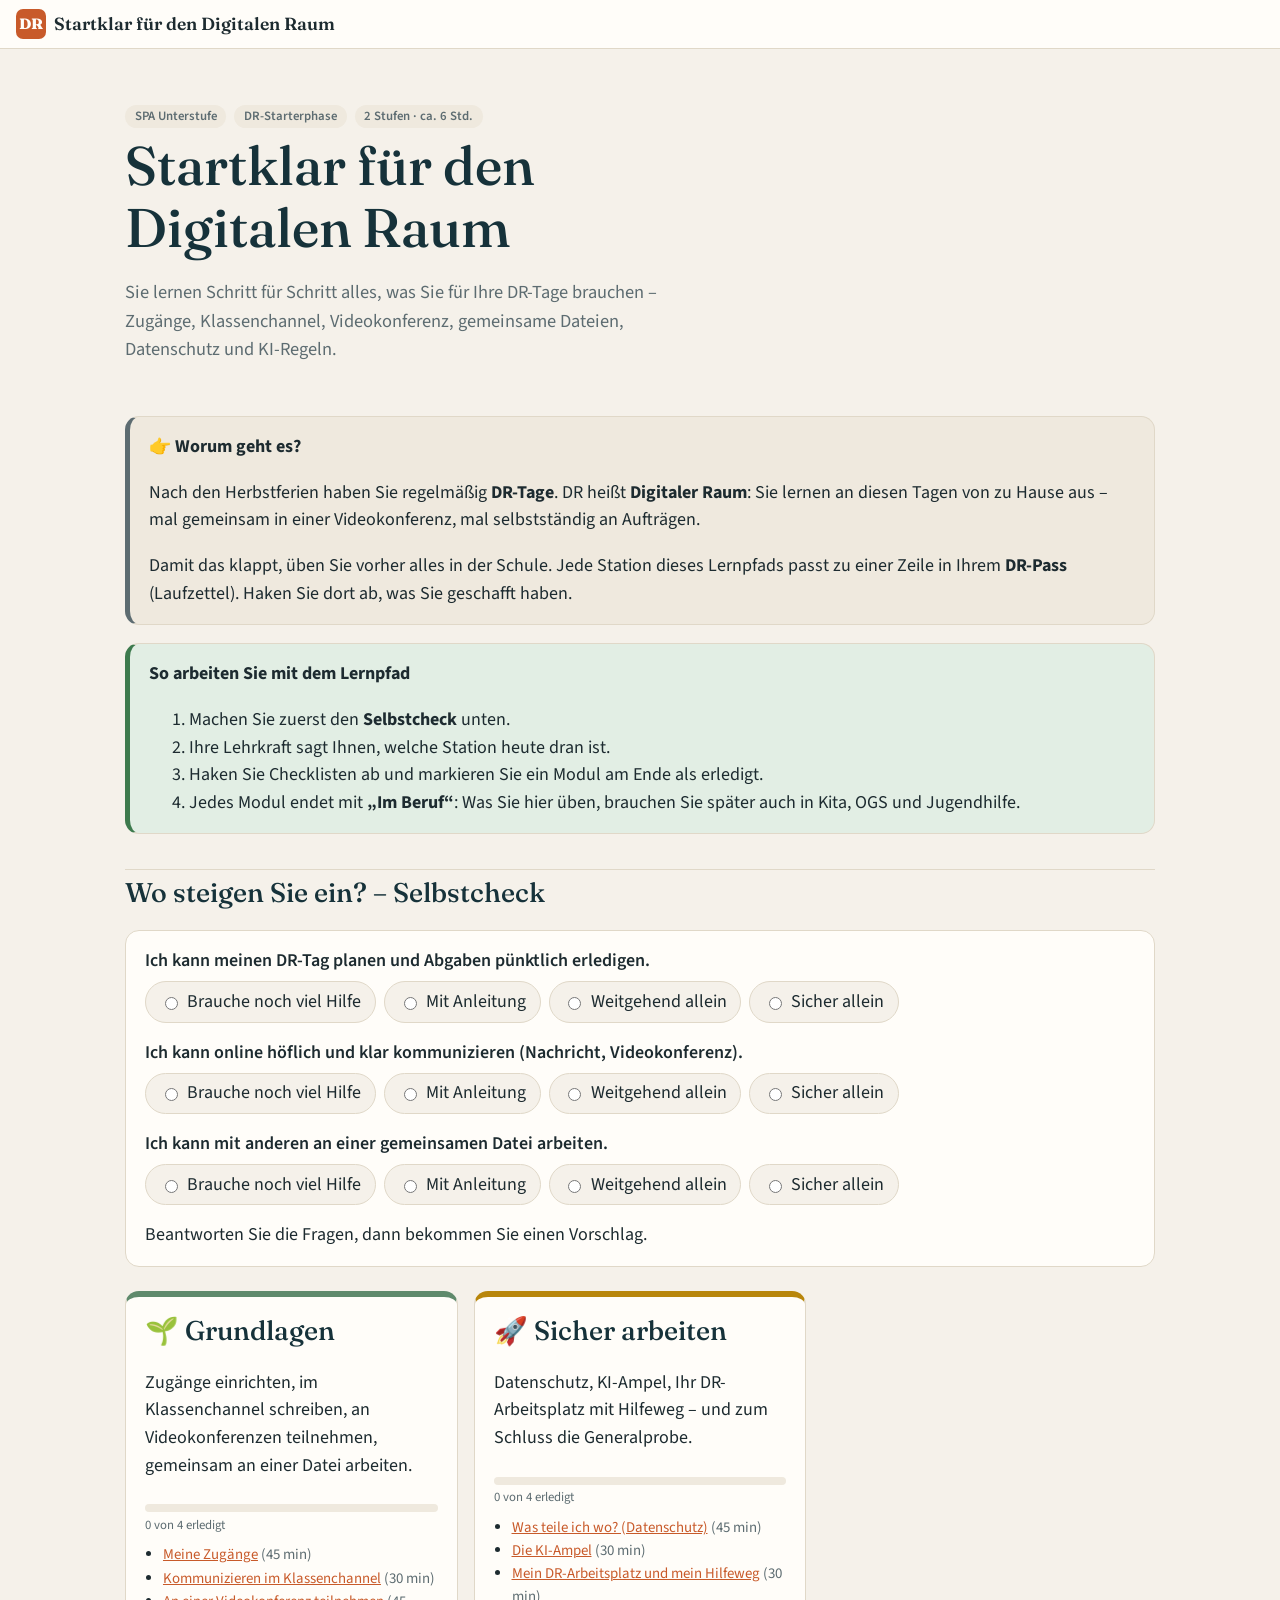
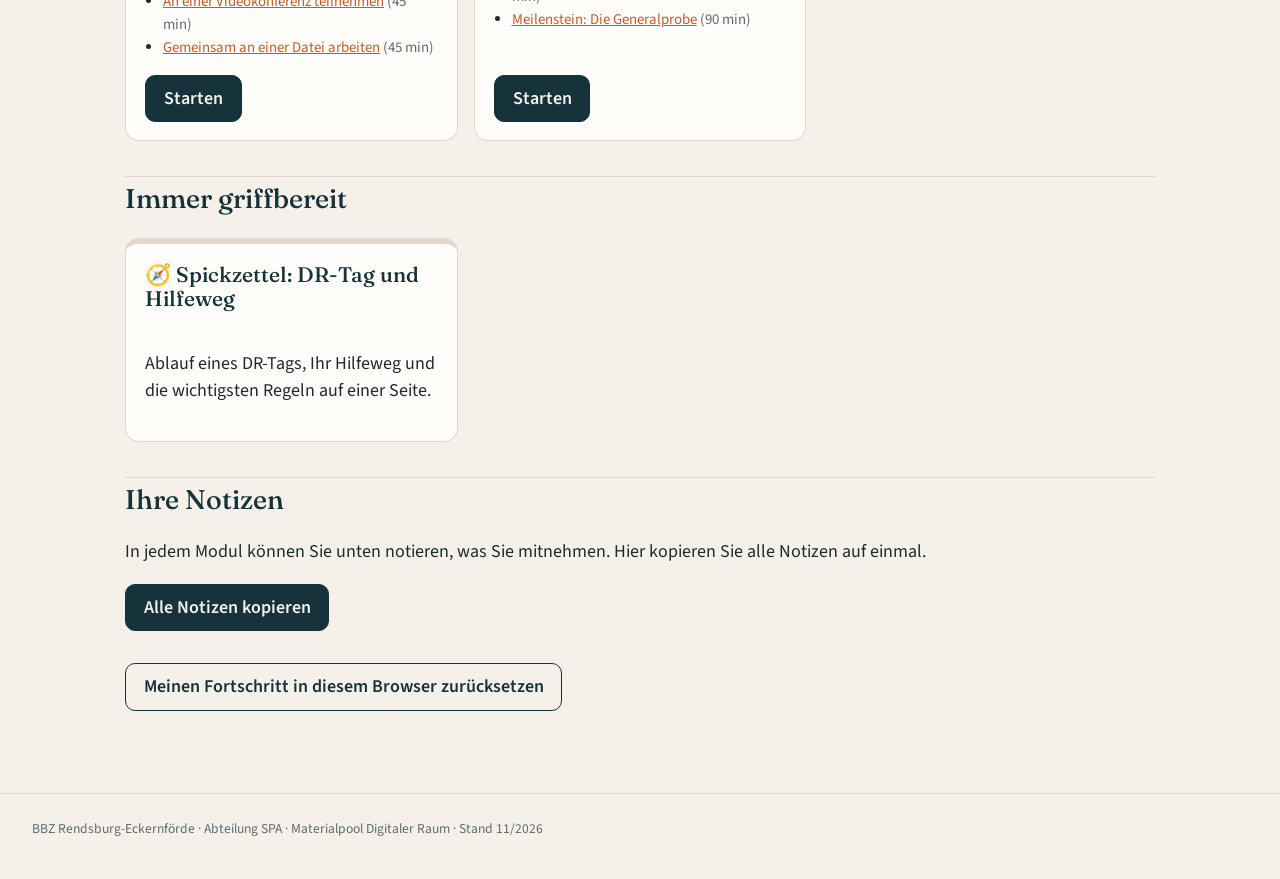
==== docs/index.html @ 99f927c0 "Lernpfad DR-Starter: Kursbeschreibung, 8 Module, Spickzettel, Lehrkräfteseite, Quellen; Web-Version " ====
<!doctype html>
<html lang="de">
<head>
<meta charset="utf-8">
<meta name="viewport" content="width=device-width, initial-scale=1">
<title>Übersicht – Startklar für den Digitalen Raum</title>
<link rel="stylesheet" href="assets/css/style.css">
<link rel="stylesheet" href="assets/css/kurs.css">
<script src="assets/js/kurs.js"></script>
<script src="assets/js/medien.js" defer></script>
<script src="assets/js/app.js" defer></script>
</head>
<body>
<header id="topbar"></header>
<div class="layout wide">

<main>
<section class="hero"><div class="badges"><span class="badge">SPA Unterstufe</span><span class="badge">DR-Starterphase</span><span class="badge">2 Stufen · ca. 6 Std.</span></div><h1>Startklar für den Digitalen Raum</h1><p class="lead">Sie lernen Schritt für Schritt alles, was Sie für Ihre DR-Tage brauchen – Zugänge, Klassenchannel, Videokonferenz, gemeinsame Dateien, Datenschutz und KI-Regeln.</p></section><div class="box note"><div class="box-title">👉 Worum geht es?</div><p>Nach den Herbstferien haben Sie regelmäßig <strong>DR-Tage</strong>. DR heißt <strong>Digitaler Raum</strong>: Sie lernen an diesen Tagen von zu Hause aus – mal gemeinsam in einer Videokonferenz, mal selbstständig an Aufträgen.</p>
<p>Damit das klappt, üben Sie vorher alles in der Schule. Jede Station dieses Lernpfads passt zu einer Zeile in Ihrem <strong>DR-Pass</strong> (Laufzettel). Haken Sie dort ab, was Sie geschafft haben.</p>
</div><div class="box tip"><div class="box-title">So arbeiten Sie mit dem Lernpfad</div><ol>
<li>Machen Sie zuerst den <strong>Selbstcheck</strong> unten.</li>
<li>Ihre Lehrkraft sagt Ihnen, welche Station heute dran ist.</li>
<li>Haken Sie Checklisten ab und markieren Sie ein Modul am Ende als erledigt.</li>
<li>Jedes Modul endet mit <strong>„Im Beruf“</strong>: Was Sie hier üben, brauchen Sie später auch in Kita, OGS und Jugendhilfe.</li>
</ol>
</div><h2>Wo steigen Sie ein? – Selbstcheck</h2><div class="box selfcheck" id="selfcheck"><div class="scq"><p>Ich kann meinen DR-Tag planen und Abgaben pünktlich erledigen.</p><div class="opts"><label><input type="radio" name="q1" value="0">Brauche noch viel Hilfe</label><label><input type="radio" name="q1" value="1">Mit Anleitung</label><label><input type="radio" name="q1" value="2">Weitgehend allein</label><label><input type="radio" name="q1" value="3">Sicher allein</label></div></div><div class="scq"><p>Ich kann online höflich und klar kommunizieren (Nachricht, Videokonferenz).</p><div class="opts"><label><input type="radio" name="q2" value="0">Brauche noch viel Hilfe</label><label><input type="radio" name="q2" value="1">Mit Anleitung</label><label><input type="radio" name="q2" value="2">Weitgehend allein</label><label><input type="radio" name="q2" value="3">Sicher allein</label></div></div><div class="scq"><p>Ich kann mit anderen an einer gemeinsamen Datei arbeiten.</p><div class="opts"><label><input type="radio" name="q3" value="0">Brauche noch viel Hilfe</label><label><input type="radio" name="q3" value="1">Mit Anleitung</label><label><input type="radio" name="q3" value="2">Weitgehend allein</label><label><input type="radio" name="q3" value="3">Sicher allein</label></div></div><p id="suggest" aria-live="polite">Beantworten Sie die Fragen, dann bekommen Sie einen Vorschlag.</p></div><div class="levels"><div class="level-card grundlagen"><h2>🌱 Grundlagen</h2><p>Zugänge einrichten, im Klassenchannel schreiben, an Videokonferenzen teilnehmen, gemeinsam an einer Datei arbeiten.</p><div data-progress="grundlagen"></div><ul data-modlist="grundlagen"></ul><a class="btn" href="g1-meine-zugange.html">Starten</a></div><div class="level-card sicher-arbeiten"><h2>🚀 Sicher arbeiten</h2><p>Datenschutz, KI-Ampel, Ihr DR-Arbeitsplatz mit Hilfeweg – und zum Schluss die Generalprobe.</p><div data-progress="sicher-arbeiten"></div><ul data-modlist="sicher-arbeiten"></ul><a class="btn" href="s1-was-teile-ich-wo-datenschutz.html">Starten</a></div></div><h2>Immer griffbereit</h2><div class="levels"><a class="level-card" href="hilfeweg.html" style="text-decoration:none;color:inherit"><h3 style="margin-top:0">🧭 Spickzettel: DR-Tag und Hilfeweg</h3><p>Ablauf eines DR-Tags, Ihr Hilfeweg und die wichtigsten Regeln auf einer Seite.</p></a></div><h2>Ihre Notizen</h2><p>In jedem Modul können Sie unten notieren, was Sie mitnehmen. Hier kopieren Sie alle Notizen auf einmal.</p><p><button class="btn" id="copy-notes" type="button">Alle Notizen kopieren</button> <span id="copy-notes-msg" style="color:var(--ok);font-weight:600"></span></p><p style="margin-top:2rem"><button class="btn secondary" id="reset-progress" type="button">Meinen Fortschritt in diesem Browser zurücksetzen</button></p>
</main>
</div>
<footer class="site">BBZ Rendsburg-Eckernförde · Abteilung SPA · Materialpool Digitaler Raum · Stand 11/2026</footer>
</body>
</html>
---- docs/assets/css/style.css ----
/* Lernpfad-Baukasten – gemeinsames Design aller Lernpfade (BBZ Rendsburg-Eckernförde).
   Kursspezifisches (Farben der Stufen und Varianten) steht in kurs.css, die bauen.py erzeugt.
   Schriften lokal eingebunden (SIL Open Font License, siehe assets/fonts/). */

@font-face {
  font-family: "Fraunces"; font-style: normal; font-display: swap; font-weight: 100 900;
  src: url(../fonts/fraunces-latin-opsz-normal.woff2) format("woff2-variations");
}
@font-face {
  font-family: "Source Sans 3"; font-style: normal; font-display: swap; font-weight: 200 900;
  src: url(../fonts/source-sans-3-latin-wght-normal.woff2) format("woff2-variations");
}
@font-face {
  font-family: "Source Sans 3"; font-style: italic; font-display: swap; font-weight: 200 900;
  src: url(../fonts/source-sans-3-latin-wght-italic.woff2) format("woff2-variations");
}

:root {
  --bg: #f5f1ea;
  --surface: #fffdf9;
  --surface-2: #efe9de;
  --text: #1d2b30;
  --deep: #16323a;
  --muted: #5d6c71;
  --border: #e0d8c8;
  --accent: #c85a2a;
  --accent-soft: #f6e3d8;
  /* Farbplätze für Stufen (kurs.css ordnet die Stufen zu) */
  --lv-1: #5f8a6c; --lv-1-soft: #e2ece4;
  --lv-2: #b8860b; --lv-2-soft: #f5ebd0;
  --lv-3: #c85a2a; --lv-3-soft: #f6e3d8;
  --lv-4: #2b6f7c; --lv-4-soft: #dcecef;
  --lv-5: #7a5a9a; --lv-5-soft: #ece4f3;
  --ok: #3d7a4d;
  --ok-soft: #e2eee4;
  --warn: #7d5e08;
  --warn-soft: #fbf0d2;
  --bad: #b8402f;
  --bad-soft: #f8e1dc;
  /* Farbplätze für Varianten des Umschalters (z. B. zwei Programme) */
  --v-1: #b7472a;
  --v-2: #2b6f7c;
  --v-3: #7a5a9a;
  --hl: #d99a1e;
  --radius: 14px;
  --shadow: none;
  --font: "Source Sans 3", Arial, sans-serif;
  --font-head: "Fraunces", Georgia, serif;
}

@media (prefers-color-scheme: dark) {
  :root {
    --bg: #121c1f;
    --surface: #1a272b;
    --surface-2: #223237;
    --text: #e7ecec;
    --deep: #cfe0e2;
    --muted: #9fb0b4;
    --border: #2c3d42;
    --accent: #ec8a5a;
    --accent-soft: #3a2820;
    --lv-1: #8fbf9b; --lv-1-soft: #1f3327;
    --lv-2: #e2b34a; --lv-2-soft: #3a3016;
    --lv-3: #ec8a5a; --lv-3-soft: #3a2820;
    --lv-4: #6cc3d1; --lv-4-soft: #17333a;
    --lv-5: #b99ad8; --lv-5-soft: #2d2438;
    --ok: #8fbf9b; --ok-soft: #1f3327;
    --warn: #e2b34a; --warn-soft: #3a3016;
    --bad: #f08a7a; --bad-soft: #3d201c;
    --v-1: #f08a6a;
    --v-2: #6cc3d1;
    --v-3: #b99ad8;
    --hl: #e2b34a;
  }
}

* { box-sizing: border-box; }
html { scroll-behavior: smooth; }
body {
  margin: 0;
  background: var(--bg);
  color: var(--text);
  font-family: var(--font);
  font-size: 18px;
  line-height: 1.55;
}
img { max-width: 100%; height: auto; }
a { color: var(--accent); }
h1, h2, h3 { font-family: var(--font-head); font-weight: 500; color: var(--deep); line-height: 1.15; }
h4 { line-height: 1.25; }
h2 { margin-top: 2.2rem; padding-top: .4rem; border-top: 1px solid var(--border); }
h3 { margin-top: 1.6rem; }

/* ---------- Kopfzeile ---------- */
.topbar {
  position: sticky; top: 0; z-index: 20;
  display: flex; align-items: center; gap: 1rem; flex-wrap: wrap;
  padding: .55rem 1rem;
  background: var(--surface);
  border-bottom: 1px solid var(--border);
}
.brand { font-family: var(--font-head); font-weight: 600; font-size: 1.1rem; text-decoration: none; color: var(--text); display: flex; align-items: center; gap: .5rem; }
.brand .logo {
  width: 30px; height: 30px; border-radius: 7px; background: var(--accent); color: var(--surface);
  display: grid; place-items: center; font-size: 15px; font-weight: 800;
}
.topbar .spacer { flex: 1; }
.menu-btn { display: none; }

.app-switch { display: inline-flex; border: 1px solid var(--border); border-radius: 999px; overflow: hidden; }
.app-switch button {
  border: 0; background: transparent; color: var(--text); font: inherit; font-size: .88rem;
  padding: .3rem .8rem; cursor: pointer;
}
.app-switch button[aria-pressed="true"] { background: var(--text); color: var(--bg); }
.app-switch-label { font-size: .85rem; color: var(--muted); }
@media (max-width: 560px) { .app-switch-label { display: none; } }

/* ---------- Layout ---------- */
.layout { display: grid; grid-template-columns: 290px minmax(0, 1fr); max-width: 1320px; margin: 0 auto; }
.layout.wide { grid-template-columns: minmax(0, 1fr); }
#sidebar {
  position: sticky; top: var(--topbar-h, 52px); align-self: start;
  height: calc(100vh - var(--topbar-h, 52px)); overflow-y: auto; overscroll-behavior: contain;
  padding: 1.2rem 1rem 2rem; border-right: 1px solid var(--border);
  font-size: .92rem;
}
#sidebar h4 { margin: 1.2rem 0 .4rem; font-size: .8rem; text-transform: uppercase; letter-spacing: .06em; }
#sidebar h4 .dot { display: inline-block; width: 9px; height: 9px; border-radius: 50%; margin-right: .4rem; }
#sidebar ul { list-style: none; margin: 0; padding: 0; }
#sidebar li a {
  display: flex; gap: .45rem; align-items: baseline;
  padding: .28rem .5rem; border-radius: 6px; text-decoration: none; color: var(--text);
}
#sidebar li a:hover { background: var(--surface-2); }
#sidebar li a.current { background: var(--accent-soft); font-weight: 600; }
#sidebar li a .tick { width: 1.1em; flex: none; color: var(--ok); }
#sidebar .extra { margin-top: 1.4rem; border-top: 1px solid var(--border); padding-top: .8rem; }

main { padding: 1.5rem 2.2rem 4rem; max-width: 900px; width: 100%; }
.layout.wide main { max-width: 1100px; margin: 0 auto; }

@media (max-width: 900px) {
  .layout { grid-template-columns: minmax(0, 1fr); }
  #sidebar {
    display: none; position: fixed; top: var(--topbar-h, 52px); left: 0; right: 0; bottom: 0;
    height: auto; max-height: none; align-self: stretch; z-index: 15;
    background: var(--surface); border: 0; -webkit-overflow-scrolling: touch;
  }
  body.nav-open #sidebar { display: block; }
  body.nav-open { overflow: hidden; }
  .menu-btn { display: inline-block; border: 1px solid var(--border); background: var(--surface); color: var(--text); border-radius: 8px; padding: .25rem .6rem; font: inherit; }
  main { padding: 1rem 16px 3rem; }
  body { font-size: 16px; }
}

/* ---------- Modulkopf ---------- */
.mod-head { margin-bottom: 1.2rem; }
.badges { display: flex; gap: .5rem; flex-wrap: wrap; margin-bottom: .4rem; }
.badge {
  display: inline-block; font-size: .8rem; font-weight: 600; padding: .12rem .6rem; border-radius: 999px;
  background: var(--surface-2); color: var(--muted);
}
.mod-head h1 { margin: .3rem 0 .4rem; font-size: clamp(1.9rem, 4.5vw, 2.6rem); }

/* ---------- Kästen ---------- */
.box {
  background: var(--surface); border: 1px solid var(--border); border-radius: var(--radius);
  padding: 1rem 1.2rem; margin: 1.1rem 0; box-shadow: var(--shadow);
}
.box > :first-child { margin-top: 0; }
.box > :last-child { margin-bottom: 0; }
.box .box-title { font-weight: 700; display: flex; gap: .5rem; align-items: center; margin-bottom: .4rem; }
.goals { border-left: 5px solid var(--accent); }
.tip { border-left: 5px solid var(--ok); background: var(--ok-soft); }
.design { border-left: 5px solid var(--hl); background: var(--warn-soft); }
.warn { border-left: 5px solid var(--bad); background: var(--bad-soft); }
.note { border-left: 5px solid var(--muted); background: var(--surface-2); }

/* App-spezifische Anleitungen */
.how { border-top: 4px solid var(--border); }
.how .app-label {
  display: inline-block; font-size: .78rem; font-weight: 700; letter-spacing: .03em; color: var(--surface);
  padding: .1rem .55rem; border-radius: 5px; margin-bottom: .5rem;
}
html[data-app="both"] .both-grid { display: grid; grid-template-columns: 1fr 1fr; gap: 1rem; align-items: start; }
html[data-app="both"] .both-grid > .box { margin: 0; }
@media (max-width: 900px) { html[data-app="both"] .both-grid { display: block; } html[data-app="both"] .both-grid > .box { margin: 1rem 0; } }

ol.steps, .schritte ol { padding-left: 1.4rem; }
ol.steps > li, .schritte ol > li { margin: .35rem 0; }
ol.steps > li::marker, .schritte ol > li::marker { font-weight: 700; color: var(--accent); }

/* Menüpfade und Tasten */
.path { white-space: normal; }
.path .seg {
  display: inline-block; padding: 0 .4rem; margin: .1rem 0; border-radius: 5px;
  background: var(--surface-2); border: 1px solid var(--border); font-weight: 600; font-size: .93em;
}
.path .sep { color: var(--muted); margin: 0 .2rem; }
kbd {
  display: inline-block; font-family: inherit; font-size: .85em; font-weight: 600;
  padding: .02rem .4rem; border: 1px solid var(--border); border-bottom-width: 3px;
  border-radius: 5px; background: var(--surface);
}

/* ---------- Ribbon-Schema ---------- */
figure { margin: 1.1rem 0; }
figcaption { font-size: .88rem; color: var(--muted); margin-top: .35rem; }
.ribbon {
  border: 1px solid var(--border); border-radius: 8px; overflow: hidden;
  background: var(--surface); font-size: .82rem; box-shadow: var(--shadow);
}
.ribbon .rb-title {
  display: flex; align-items: center; gap: .5rem; padding: .25rem .6rem; color: var(--surface); font-weight: 600; font-size: .78rem;
}
.ribbon .rb-tabs { display: flex; flex-wrap: wrap; gap: 0; padding: 0 .3rem; background: var(--surface-2); border-bottom: 1px solid var(--border); }
.ribbon .rb-tab { padding: .25rem .45rem; color: var(--muted); white-space: nowrap; }
.ribbon .rb-tab.on {
  color: var(--text); font-weight: 700; background: var(--surface);
  border: 1px solid var(--border); border-bottom-color: var(--surface); margin-bottom: -1px;
  border-radius: 6px 6px 0 0; outline: 3px solid var(--hl); outline-offset: -3px;
}
.ribbon .rb-body { display: flex; flex-wrap: wrap; gap: .4rem; padding: .55rem; align-items: stretch; }
.ribbon .rb-group {
  display: flex; flex-direction: column; justify-content: space-between;
  border: 1px solid var(--border); border-radius: 6px; padding: .3rem .4rem .2rem; min-width: 60px;
  background: var(--surface);
}
.ribbon .rb-btns { display: flex; flex-wrap: wrap; gap: .25rem; }
.ribbon .rb-btn {
  position: relative; padding: .28rem .5rem; border-radius: 5px; border: 1px solid transparent; white-space: nowrap;
}
.ribbon .rb-btn.on { border: 2px solid var(--hl); background: var(--warn-soft); font-weight: 700; }
.ribbon .rb-btn .num {
  position: absolute; top: -9px; right: -9px; width: 18px; height: 18px; border-radius: 50%;
  background: var(--hl); color: #111; font-size: .7rem; font-weight: 800; display: grid; place-items: center;
}
.ribbon .rb-glabel { text-align: center; color: var(--muted); font-size: .72rem; margin-top: .25rem; }
.ribbon .rb-menu {
  margin: 0 .5rem .6rem auto; max-width: 320px; border: 1px solid var(--border); border-radius: 6px;
  background: var(--surface); box-shadow: 0 4px 14px rgba(0,0,0,.12); overflow: hidden;
}
.ribbon .rb-menu .rb-mhead { font-size: .72rem; color: var(--muted); padding: .3rem .6rem 0; }
.ribbon .rb-menu div.it { padding: .25rem .6rem; }
.ribbon .rb-menu div.it.on { background: var(--warn-soft); font-weight: 700; border-left: 4px solid var(--hl); }

/* rechte Seitenleiste (OnlyOffice) bzw. Aufgabenbereich (PowerPoint) */
.sidepanel {
  max-width: 340px; border: 1px solid var(--border); border-radius: 8px; background: var(--surface);
  font-size: .82rem; box-shadow: var(--shadow); overflow: hidden;
}
.sidepanel .sp-head { padding: .35rem .7rem; font-weight: 700; color: var(--surface); }
.sidepanel .sp-row { padding: .25rem .7rem; border-top: 1px solid var(--border); }
.sidepanel .sp-row.h { color: var(--muted); font-size: .72rem; text-transform: uppercase; letter-spacing: .05em; background: var(--surface-2); }
.sidepanel .sp-row.on { background: var(--warn-soft); font-weight: 700; border-left: 4px solid var(--hl); }

/* Screenshot-Platzhalter */
.shot img { border: 1px solid var(--border); border-radius: 8px; display: block; cursor: zoom-in; }
.shot .placeholder {
  border: 2px dashed var(--border); border-radius: 8px; padding: 1rem; background: var(--surface-2);
  color: var(--muted); font-size: .88rem;
}
.shot .placeholder strong { color: var(--text); }
.shot .placeholder code { font-size: .8rem; word-break: break-all; }

/* ---------- Videos ---------- */
.media { display: grid; gap: .6rem; }
.media-item {
  display: flex; gap: .8rem; align-items: flex-start; padding: .6rem .8rem;
  border: 1px solid var(--border); border-radius: 8px; background: var(--surface); text-decoration: none; color: var(--text);
}
.media-item:hover { border-color: var(--accent); }
.media-item .ico {
  flex: none; width: 36px; height: 36px; border-radius: 8px; display: grid; place-items: center; color: var(--surface); font-size: 1rem;
}
.media-item .meta { font-size: .8rem; color: var(--muted); }
.media-item .t { font-weight: 600; }

/* ---------- Aufgaben ---------- */
.task { border-left: 5px solid var(--accent); }
.task .task-head { display: flex; flex-wrap: wrap; gap: .5rem; align-items: center; margin-bottom: .3rem; }
.task .task-head h3 { margin: 0; font-size: 1.12rem; }
.lvl {
  font-size: .75rem; font-weight: 700; padding: .08rem .5rem; border-radius: 999px; color: #fff;
}
.lvl.basis { background: #3d6b4a; }
.lvl.plus { background: #2b5d78; }
.lvl.kreativ { background: #8a3f6e; }
.lvl.time { background: var(--surface-2); color: var(--muted); }
.task.basis { border-left-color: #3d6b4a; }
.task.plus { border-left-color: #2b5d78; }
.task.kreativ { border-left-color: #8a3f6e; }

ul.check { list-style: none; padding-left: 0; }
ul.check li { display: flex; gap: .55rem; align-items: flex-start; margin: .3rem 0; }
ul.check input { margin-top: .35rem; width: 1.05rem; height: 1.05rem; accent-color: var(--ok); flex: none; }
ul.check li.done label { color: var(--muted); }
.check-title { font-weight: 700; margin-top: .8rem; font-size: .95rem; }

details {
  border: 1px solid var(--border); border-radius: 8px; padding: .5rem .8rem; margin: .7rem 0; background: var(--surface);
}
details summary { cursor: pointer; font-weight: 600; }
details[open] summary { margin-bottom: .4rem; }

/* ---------- Quiz ---------- */
.quiz { border-left: 5px solid var(--lv-2); }
.quiz .q { font-weight: 600; margin: .8rem 0 .3rem; }
.quiz ol { list-style: none; padding: 0; margin: 0; display: grid; gap: .35rem; }
.quiz li button {
  width: 100%; text-align: left; font: inherit; color: var(--text); cursor: pointer;
  padding: .4rem .7rem; border: 1px solid var(--border); border-radius: 7px; background: var(--surface);
}
.quiz li button:hover { border-color: var(--lv-2); }
.quiz li button.right { background: var(--ok-soft); border-color: var(--ok); }
.quiz li button.wrong { background: var(--bad-soft); border-color: var(--bad); }
.quiz .fb { min-height: 1.4em; margin: .3rem 0 .6rem; font-size: .92rem; }

/* ---------- Notizen, Selbstcheck, Ampel ---------- */
textarea {
  width: 100%; min-height: 80px; font: inherit; font-size: .95rem; padding: .6rem .7rem;
  border-radius: 8px; border: 1px solid var(--border); background: var(--bg); color: var(--text); resize: vertical;
}
.note-box { border-left: 5px solid var(--accent); }
.selfcheck .scq { margin: 0 0 1rem; }
.selfcheck .scq p { margin: 0 0 .4rem; font-weight: 600; }
.opts { display: flex; flex-wrap: wrap; gap: .5rem; }
.opts label {
  display: flex; align-items: center; gap: .4rem; padding: .35rem .85rem; cursor: pointer;
  border: 1px solid var(--border); border-radius: 999px; background: var(--bg);
}
.opts input { accent-color: var(--accent); }
.opts label:has(input:checked) { border-color: var(--accent); background: var(--accent-soft); }
#suggest { min-height: 1.6em; margin: .2rem 0 0; }
.ampel { display: grid; gap: .5rem; margin: .6rem 0; }
.ampel > div { display: flex; gap: .6rem; align-items: flex-start; padding: .5rem .7rem; border-radius: 8px; background: var(--surface); border: 1px solid var(--border); }
.ampel .dot { flex: none; width: 13px; height: 13px; border-radius: 50%; margin-top: .4rem; }
.ampel .g { background: #16a34a; } .ampel .y { background: #eab308; } .ampel .r { background: #dc2626; }

/* ---------- Abschluss & Pager ---------- */
.done-wrap { margin: 2.5rem 0 1rem; padding: 1rem 1.2rem; border-radius: var(--radius); background: var(--surface); border: 1px solid var(--border); display: flex; gap: 1rem; align-items: center; flex-wrap: wrap; }
.btn {
  display: inline-block; font: inherit; font-weight: 600; cursor: pointer; text-decoration: none;
  padding: .55rem 1.1rem; border-radius: 10px; border: 1px solid var(--deep); background: var(--deep); color: var(--bg);
}
.btn.secondary { background: transparent; color: var(--deep); }
.btn.is-done { background: var(--ok); border-color: var(--ok); }
.pager { display: flex; justify-content: space-between; gap: 1rem; margin-top: 1rem; }
.pager a { flex: 1; padding: .7rem 1rem; border: 1px solid var(--border); border-radius: 8px; text-decoration: none; color: var(--text); background: var(--surface); }
.pager a:hover { border-color: var(--accent); }
.pager a small { display: block; color: var(--muted); }
.pager a.next { text-align: right; }

/* ---------- Startseite ---------- */
.hero { padding: 2rem 0 1rem; }
.hero { position: relative; }
.hero h1 { font-size: clamp(2.2rem, 6vw, 3.4rem); margin: 0 0 .5rem; max-width: 16ch; }
.hero .logo-bbz { position: absolute; top: 1.2rem; right: 0; width: 120px; height: auto; border-radius: 6px; }
@media (max-width: 560px) { .hero .logo-bbz { width: 84px; top: .8rem; } .hero h1 { max-width: 11ch; } }
.hero p.lead { font-size: 1.15rem; color: var(--muted); max-width: 60ch; }
.levels { display: grid; grid-template-columns: repeat(3, 1fr); gap: 1rem; margin: 1.5rem 0; }
.levels.two { grid-template-columns: repeat(2, 1fr); }
@media (max-width: 900px) { .levels, .levels.two { grid-template-columns: 1fr; } }
.level-card {
  background: var(--surface); border: 1px solid var(--border); border-radius: var(--radius); padding: 1.1rem 1.2rem;
  border-top: 6px solid var(--border); box-shadow: var(--shadow); display: flex; flex-direction: column;
}
.level-card h2 { border: 0; margin: 0 0 .3rem; padding: 0; }
.level-card ul { padding-left: 1.1rem; margin: .5rem 0 1rem; font-size: .93rem; }
.level-card .btn { margin-top: auto; align-self: flex-start; }
.progress { height: 8px; border-radius: 99px; background: var(--surface-2); overflow: hidden; margin: .4rem 0 .2rem; }
.progress > span { display: block; height: 100%; background: var(--ok); width: 0; transition: width .3s; }
.progress-label { font-size: .8rem; color: var(--muted); }

table { border-collapse: collapse; width: 100%; font-size: .93rem; margin: 1rem 0; }
th, td { border: 1px solid var(--border); padding: .45rem .6rem; text-align: left; vertical-align: top; }
th { background: var(--surface-2); }
.table-wrap { overflow-x: auto; }

.status { font-size: .75rem; font-weight: 700; padding: .05rem .45rem; border-radius: 99px; white-space: nowrap; }
.status.ok { background: var(--ok-soft); color: var(--ok); }
.status.open { background: var(--warn-soft); color: var(--warn); }

footer.site { max-width: 1320px; margin: 0 auto; padding: 1.5rem 2rem 2.5rem; color: var(--muted); font-size: .85rem; border-top: 1px solid var(--border); }

@media print {
  .topbar, #sidebar, .pager, .done-wrap, .app-switch { display: none !important; }
  .layout { display: block; }
  details { break-inside: avoid; }
  details:not([open]) > *:not(summary) { display: none; }
}

/* Übungsdateien */
.download { border-left: 5px solid var(--lv-2); background: var(--lv-2-soft); }
.download .btn { margin-top: .2rem; }

/* Dateinamen-Schema (Farben wie im Tafelbild) */
:root { --fn-ordner: #2e8b3a; --fn-datum: #c62828; --fn-titel: #1565c0; --fn-typ: #c77700; }
@media (prefers-color-scheme: dark) { :root { --fn-ordner: #7fd18a; --fn-datum: #ff8a80; --fn-titel: #82b1ff; --fn-typ: #ffb74d; } }
.fn-ordner { color: var(--fn-ordner); font-weight: 700; }
.fn-datum { color: var(--fn-datum); font-weight: 700; }
.fn-titel { color: var(--fn-titel); font-weight: 700; }
.fn-typ, .fn-version { color: var(--fn-typ); font-weight: 700; }
.fn-demo { font-family: ui-monospace, Consolas, monospace; font-size: .95rem; background: var(--surface); border: 1px solid var(--border); border-radius: 8px; padding: .7rem .9rem; margin: .5rem 0; overflow-x: auto; }
.fn-demo .fn-line { padding-left: 1.5rem; white-space: nowrap; }
.fn-legend { margin: .4rem 0 .6rem; }

/* Moodle-Paket (SCORM): Hinweise statt Links auf andere Module */
.pkg-hint { margin: 0 0 .8rem; font-size: .9rem; color: var(--muted); }
.pkg-link { text-decoration: underline dotted; cursor: help; }
/* Moodle-Paket: Kursnavigation aus Moodle */
.course-nav .nav-sub { margin: .35rem 0 .2rem; }
.course-nav .nav-sub-title { display: block; font-size: .78rem; font-weight: 700; color: var(--muted); padding: .2rem .5rem; }
.course-nav .nav-sub ul { margin: 0 0 0 .4rem; padding-left: .4rem; border-left: 2px solid var(--border); }
.course-nav .nav-sub.locked span, .course-nav .nav-locked { display: flex; gap: .4rem; padding: .35rem .5rem; color: var(--muted); opacity: .75; font-size: .9rem; }
.course-nav .nav-ico { font-size: .85em; }
.pager .pkg-locked { flex: 1; padding: .7rem 1rem; border: 1px dashed var(--border); border-radius: 8px; color: var(--muted); text-align: right; cursor: default; }
.pager .pkg-locked small { display: block; }
.pager .pkg-locked small:last-child { margin-top: .2rem; font-size: .8rem; }
/* Moodle-Startseite „Mein Lernpfad“ */
.continue-box { border-left: 5px solid var(--accent); }
.continue-main { margin: .4rem 0 0; }
.btn.big { font-size: 1.15rem; padding: .8rem 1.4rem; }
.unit-list { list-style: none; padding-left: 0 !important; }
.unit-list li { margin: .15rem 0; }
.muted { color: var(--muted); }
/* Einstufungstest */
.tq ol { list-style: none; padding: 0; margin: 0; display: grid; gap: .35rem; }
.tq li label { display: flex; gap: .5rem; align-items: baseline; padding: .5rem .8rem; border: 1px solid var(--border); border-radius: 8px; background: var(--surface); cursor: pointer; }
.tq li label:hover { border-color: var(--lv-2); }
.tq li label.right { background: var(--ok-soft); border-color: var(--ok); }
.tq li label.wrong { background: var(--bad-soft); border-color: var(--bad); }
.tq .q { font-weight: 600; margin: 1rem 0 .3rem; }
.tq .fb { min-height: 1.2em; margin: .3rem 0 .6rem; font-size: .92rem; }
/* Moodle-Paket: Umschalter Kompaktmodus (Moodle-Kopfzeile aus/ein) */
.kompakt-btn { border: 1px solid var(--border); background: var(--surface); color: var(--text); border-radius: 8px; padding: .2rem .55rem; font: inherit; font-size: 1.05rem; line-height: 1.2; cursor: pointer; margin-left: .4rem; }
.kompakt-btn:hover { border-color: var(--accent); }
/* Zugang (zugang.js, nur Web-Version): Sperrmaske, Code-Feld auf der Übersicht, Schlüssel-Kasten */
html.lp-gesperrt body > *:not(.lp-zugang), html.lp-teil-gesperrt main { visibility: hidden; }
.lp-zugang { position: fixed; inset: 0; z-index: 1000; display: flex; align-items: center; justify-content: center; padding: 16px; background: color-mix(in srgb, var(--bg) 92%, transparent); }
.lp-zugang-box { width: min(420px, 100%); background: var(--surface); color: var(--text); border: 1px solid var(--border); border-radius: var(--radius); box-shadow: var(--shadow); padding: 1.6rem 1.5rem 1.2rem; text-align: center; }
.lp-zugang-box h1 { font-size: 1.35rem; margin: .3rem 0 .5rem; }
.lp-zugang-icon { font-size: 2.2rem; line-height: 1; }
.lp-zugang-text { color: var(--muted); margin: 0 0 1rem; }
.lp-zugang-box label { display: block; font-weight: 600; text-align: left; }
.lp-zugang-box input, .lp-codefeld input { width: 100%; box-sizing: border-box; margin-top: .3rem; padding: .55rem .7rem; font: inherit; border: 1px solid var(--border); border-radius: 8px; background: var(--bg); color: var(--text); }
.lp-zugang-fehler { color: var(--bad); min-height: 1.2em; margin: .4rem 0; font-size: .92rem; }
.lp-codefeld { margin: .4rem 0 .8rem; padding: .6rem .7rem; border: 1px dashed var(--border); border-radius: 8px; font-size: .92rem; }
.lp-codefeld label { display: block; margin-bottom: .4rem; }
.lp-codefeld input { max-width: 14rem; margin: .3rem .4rem 0 0; }
.lp-schluessel { border-top-color: var(--hl); }
.lp-schluessel .lp-code code { font-size: 1.25rem; letter-spacing: .06em; padding: .2rem .6rem; }
---- docs/assets/css/kurs.css ----
/* Erzeugt von bauen.py: Farben der Stufen und Varianten dieses Kurses. */
:root {
  --lv-grundlagen: var(--lv-1); --lv-grundlagen-soft: var(--lv-1-soft);
  --lv-sicher-arbeiten: var(--lv-2); --lv-sicher-arbeiten-soft: var(--lv-2-soft);
}
.badge.lv-grundlagen { background: var(--lv-grundlagen-soft); color: var(--deep); box-shadow: inset 3px 0 0 var(--lv-grundlagen); }
.level-card.grundlagen { border-top-color: var(--lv-grundlagen); }
.badge.lv-sicher-arbeiten { background: var(--lv-sicher-arbeiten-soft); color: var(--deep); box-shadow: inset 3px 0 0 var(--lv-sicher-arbeiten); }
.level-card.sicher-arbeiten { border-top-color: var(--lv-sicher-arbeiten); }
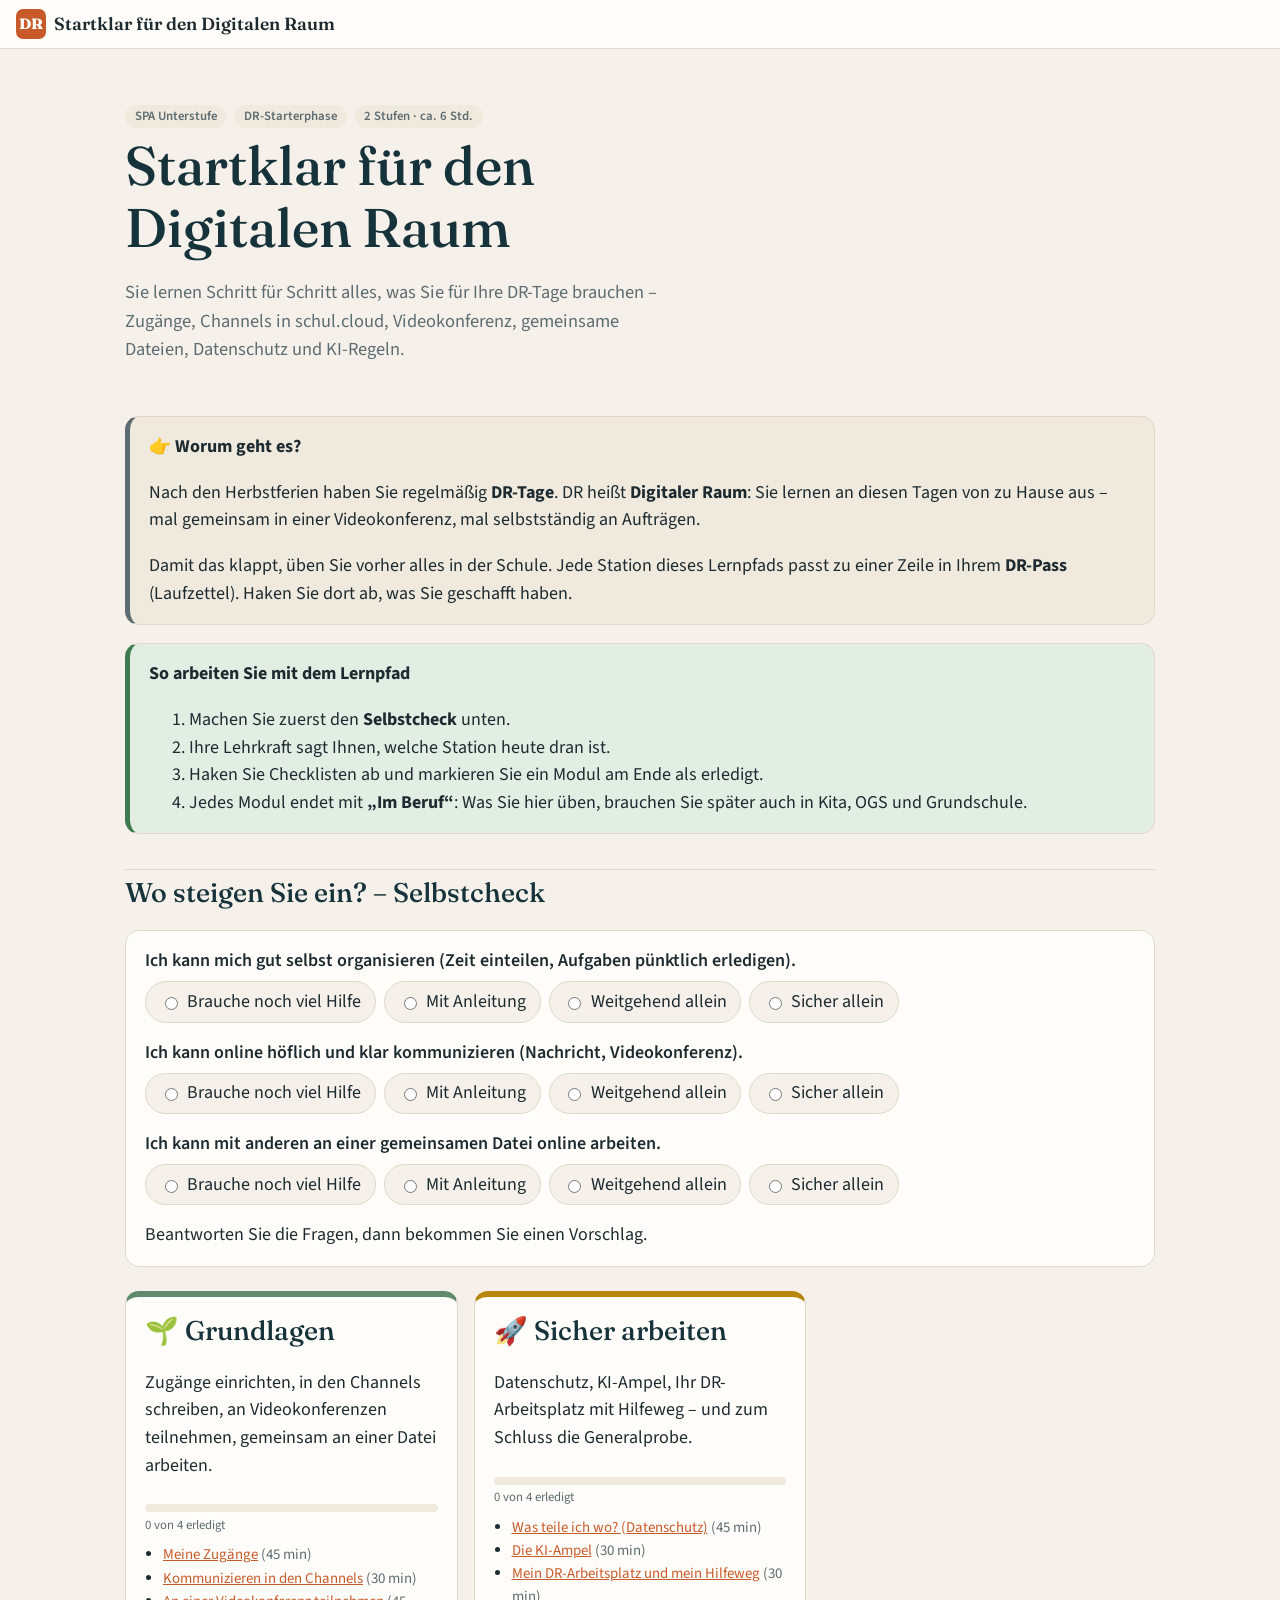
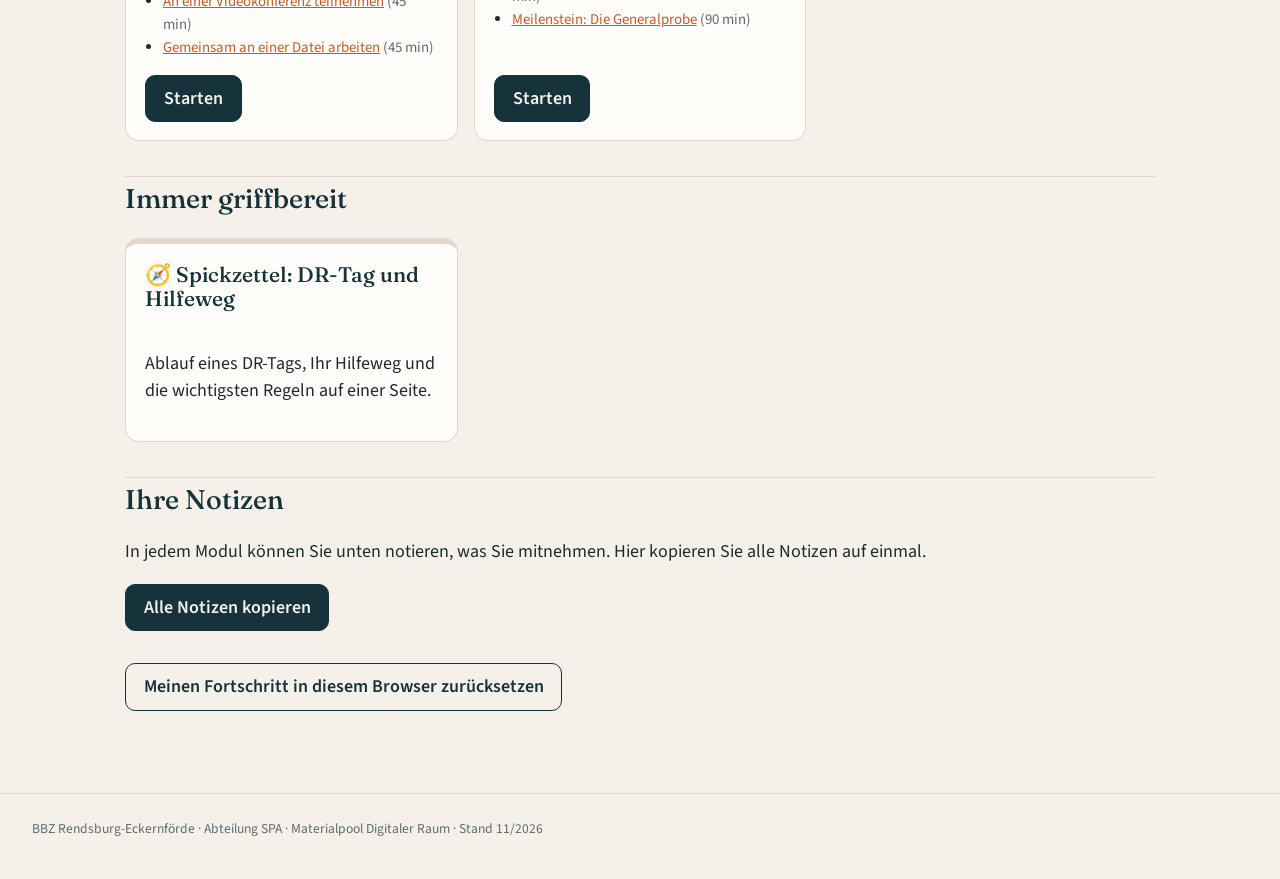
==== commit 40b8755c: "Feedback eingearbeitet und alle Module freigegeben - Channels je Fach statt Klassenchannel - Nextclo" ====
--- a/docs/index.html
+++ b/docs/index.html
@@ -15,15 +15,15 @@
 <div class="layout wide">
 
 <main>
-<section class="hero"><div class="badges"><span class="badge">SPA Unterstufe</span><span class="badge">DR-Starterphase</span><span class="badge">2 Stufen · ca. 6 Std.</span></div><h1>Startklar für den Digitalen Raum</h1><p class="lead">Sie lernen Schritt für Schritt alles, was Sie für Ihre DR-Tage brauchen – Zugänge, Klassenchannel, Videokonferenz, gemeinsame Dateien, Datenschutz und KI-Regeln.</p></section><div class="box note"><div class="box-title">👉 Worum geht es?</div><p>Nach den Herbstferien haben Sie regelmäßig <strong>DR-Tage</strong>. DR heißt <strong>Digitaler Raum</strong>: Sie lernen an diesen Tagen von zu Hause aus – mal gemeinsam in einer Videokonferenz, mal selbstständig an Aufträgen.</p>
+<section class="hero"><div class="badges"><span class="badge">SPA Unterstufe</span><span class="badge">DR-Starterphase</span><span class="badge">2 Stufen · ca. 6 Std.</span></div><h1>Startklar für den Digitalen Raum</h1><p class="lead">Sie lernen Schritt für Schritt alles, was Sie für Ihre DR-Tage brauchen – Zugänge, Channels in schul.cloud, Videokonferenz, gemeinsame Dateien, Datenschutz und KI-Regeln.</p></section><div class="box note"><div class="box-title">👉 Worum geht es?</div><p>Nach den Herbstferien haben Sie regelmäßig <strong>DR-Tage</strong>. DR heißt <strong>Digitaler Raum</strong>: Sie lernen an diesen Tagen von zu Hause aus – mal gemeinsam in einer Videokonferenz, mal selbstständig an Aufträgen.</p>
 <p>Damit das klappt, üben Sie vorher alles in der Schule. Jede Station dieses Lernpfads passt zu einer Zeile in Ihrem <strong>DR-Pass</strong> (Laufzettel). Haken Sie dort ab, was Sie geschafft haben.</p>
 </div><div class="box tip"><div class="box-title">So arbeiten Sie mit dem Lernpfad</div><ol>
 <li>Machen Sie zuerst den <strong>Selbstcheck</strong> unten.</li>
 <li>Ihre Lehrkraft sagt Ihnen, welche Station heute dran ist.</li>
 <li>Haken Sie Checklisten ab und markieren Sie ein Modul am Ende als erledigt.</li>
-<li>Jedes Modul endet mit <strong>„Im Beruf“</strong>: Was Sie hier üben, brauchen Sie später auch in Kita, OGS und Jugendhilfe.</li>
+<li>Jedes Modul endet mit <strong>„Im Beruf“</strong>: Was Sie hier üben, brauchen Sie später auch in Kita, OGS und Grundschule.</li>
 </ol>
-</div><h2>Wo steigen Sie ein? – Selbstcheck</h2><div class="box selfcheck" id="selfcheck"><div class="scq"><p>Ich kann meinen DR-Tag planen und Abgaben pünktlich erledigen.</p><div class="opts"><label><input type="radio" name="q1" value="0">Brauche noch viel Hilfe</label><label><input type="radio" name="q1" value="1">Mit Anleitung</label><label><input type="radio" name="q1" value="2">Weitgehend allein</label><label><input type="radio" name="q1" value="3">Sicher allein</label></div></div><div class="scq"><p>Ich kann online höflich und klar kommunizieren (Nachricht, Videokonferenz).</p><div class="opts"><label><input type="radio" name="q2" value="0">Brauche noch viel Hilfe</label><label><input type="radio" name="q2" value="1">Mit Anleitung</label><label><input type="radio" name="q2" value="2">Weitgehend allein</label><label><input type="radio" name="q2" value="3">Sicher allein</label></div></div><div class="scq"><p>Ich kann mit anderen an einer gemeinsamen Datei arbeiten.</p><div class="opts"><label><input type="radio" name="q3" value="0">Brauche noch viel Hilfe</label><label><input type="radio" name="q3" value="1">Mit Anleitung</label><label><input type="radio" name="q3" value="2">Weitgehend allein</label><label><input type="radio" name="q3" value="3">Sicher allein</label></div></div><p id="suggest" aria-live="polite">Beantworten Sie die Fragen, dann bekommen Sie einen Vorschlag.</p></div><div class="levels"><div class="level-card grundlagen"><h2>🌱 Grundlagen</h2><p>Zugänge einrichten, im Klassenchannel schreiben, an Videokonferenzen teilnehmen, gemeinsam an einer Datei arbeiten.</p><div data-progress="grundlagen"></div><ul data-modlist="grundlagen"></ul><a class="btn" href="g1-meine-zugange.html">Starten</a></div><div class="level-card sicher-arbeiten"><h2>🚀 Sicher arbeiten</h2><p>Datenschutz, KI-Ampel, Ihr DR-Arbeitsplatz mit Hilfeweg – und zum Schluss die Generalprobe.</p><div data-progress="sicher-arbeiten"></div><ul data-modlist="sicher-arbeiten"></ul><a class="btn" href="s1-was-teile-ich-wo-datenschutz.html">Starten</a></div></div><h2>Immer griffbereit</h2><div class="levels"><a class="level-card" href="hilfeweg.html" style="text-decoration:none;color:inherit"><h3 style="margin-top:0">🧭 Spickzettel: DR-Tag und Hilfeweg</h3><p>Ablauf eines DR-Tags, Ihr Hilfeweg und die wichtigsten Regeln auf einer Seite.</p></a></div><h2>Ihre Notizen</h2><p>In jedem Modul können Sie unten notieren, was Sie mitnehmen. Hier kopieren Sie alle Notizen auf einmal.</p><p><button class="btn" id="copy-notes" type="button">Alle Notizen kopieren</button> <span id="copy-notes-msg" style="color:var(--ok);font-weight:600"></span></p><p style="margin-top:2rem"><button class="btn secondary" id="reset-progress" type="button">Meinen Fortschritt in diesem Browser zurücksetzen</button></p>
+</div><h2>Wo steigen Sie ein? – Selbstcheck</h2><div class="box selfcheck" id="selfcheck"><div class="scq"><p>Ich kann mich gut selbst organisieren (Zeit einteilen, Aufgaben pünktlich erledigen).</p><div class="opts"><label><input type="radio" name="q1" value="0">Brauche noch viel Hilfe</label><label><input type="radio" name="q1" value="1">Mit Anleitung</label><label><input type="radio" name="q1" value="2">Weitgehend allein</label><label><input type="radio" name="q1" value="3">Sicher allein</label></div></div><div class="scq"><p>Ich kann online höflich und klar kommunizieren (Nachricht, Videokonferenz).</p><div class="opts"><label><input type="radio" name="q2" value="0">Brauche noch viel Hilfe</label><label><input type="radio" name="q2" value="1">Mit Anleitung</label><label><input type="radio" name="q2" value="2">Weitgehend allein</label><label><input type="radio" name="q2" value="3">Sicher allein</label></div></div><div class="scq"><p>Ich kann mit anderen an einer gemeinsamen Datei online arbeiten.</p><div class="opts"><label><input type="radio" name="q3" value="0">Brauche noch viel Hilfe</label><label><input type="radio" name="q3" value="1">Mit Anleitung</label><label><input type="radio" name="q3" value="2">Weitgehend allein</label><label><input type="radio" name="q3" value="3">Sicher allein</label></div></div><p id="suggest" aria-live="polite">Beantworten Sie die Fragen, dann bekommen Sie einen Vorschlag.</p></div><div class="levels"><div class="level-card grundlagen"><h2>🌱 Grundlagen</h2><p>Zugänge einrichten, in den Channels schreiben, an Videokonferenzen teilnehmen, gemeinsam an einer Datei arbeiten.</p><div data-progress="grundlagen"></div><ul data-modlist="grundlagen"></ul><a class="btn" href="g1-meine-zugange.html">Starten</a></div><div class="level-card sicher-arbeiten"><h2>🚀 Sicher arbeiten</h2><p>Datenschutz, KI-Ampel, Ihr DR-Arbeitsplatz mit Hilfeweg – und zum Schluss die Generalprobe.</p><div data-progress="sicher-arbeiten"></div><ul data-modlist="sicher-arbeiten"></ul><a class="btn" href="s1-was-teile-ich-wo-datenschutz.html">Starten</a></div></div><h2>Immer griffbereit</h2><div class="levels"><a class="level-card" href="hilfeweg.html" style="text-decoration:none;color:inherit"><h3 style="margin-top:0">🧭 Spickzettel: DR-Tag und Hilfeweg</h3><p>Ablauf eines DR-Tags, Ihr Hilfeweg und die wichtigsten Regeln auf einer Seite.</p></a></div><h2>Ihre Notizen</h2><p>In jedem Modul können Sie unten notieren, was Sie mitnehmen. Hier kopieren Sie alle Notizen auf einmal.</p><p><button class="btn" id="copy-notes" type="button">Alle Notizen kopieren</button> <span id="copy-notes-msg" style="color:var(--ok);font-weight:600"></span></p><p style="margin-top:2rem"><button class="btn secondary" id="reset-progress" type="button">Meinen Fortschritt in diesem Browser zurücksetzen</button></p>
 </main>
 </div>
 <footer class="site">BBZ Rendsburg-Eckernförde · Abteilung SPA · Materialpool Digitaler Raum · Stand 11/2026</footer>
